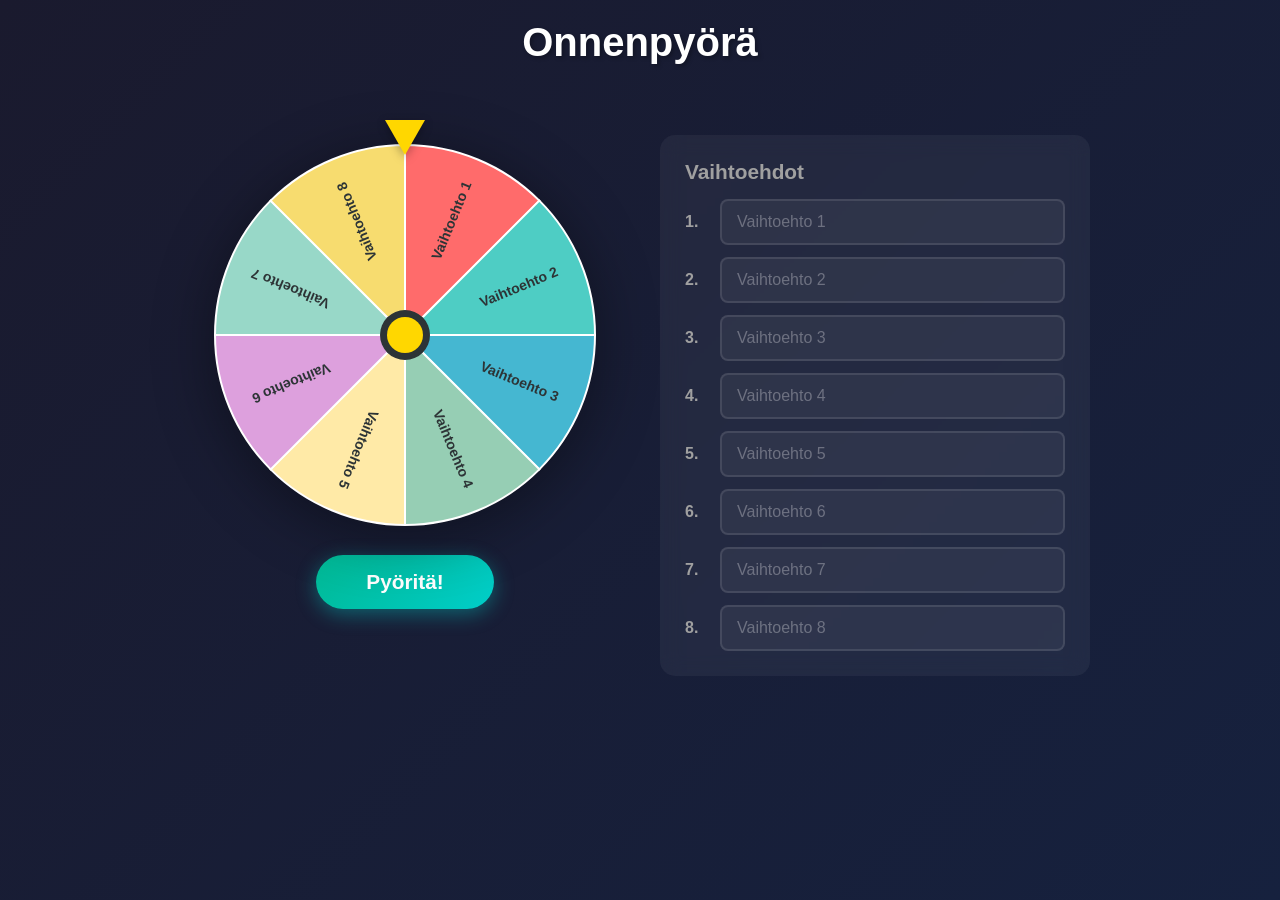
==== index.html @ e58b8746 "Toteuta onnenpyörä-sovellus - index.html: Pääsivu Canvas-elementillä ja 8 tekstikentällä - css/style" ====
<!DOCTYPE html>
<html lang="fi">
<head>
    <meta charset="UTF-8">
    <meta name="viewport" content="width=device-width, initial-scale=1.0">
    <title>Onnenpyörä</title>
    <link rel="stylesheet" href="css/style.css">
</head>
<body>
    <main class="container">
        <h1>Onnenpyörä</h1>

        <div class="wheel-section">
            <div class="wheel-container">
                <div class="pointer"></div>
                <canvas id="wheel" width="400" height="400"></canvas>
            </div>

            <button id="spin-btn" class="spin-button">Pyöritä!</button>

            <div id="result" class="result"></div>
        </div>

        <div class="controls">
            <h2>Vaihtoehdot</h2>
            <div class="inputs">
                <div class="input-group">
                    <label for="sector-1">1.</label>
                    <input type="text" id="sector-1" maxlength="20" placeholder="Vaihtoehto 1">
                </div>
                <div class="input-group">
                    <label for="sector-2">2.</label>
                    <input type="text" id="sector-2" maxlength="20" placeholder="Vaihtoehto 2">
                </div>
                <div class="input-group">
                    <label for="sector-3">3.</label>
                    <input type="text" id="sector-3" maxlength="20" placeholder="Vaihtoehto 3">
                </div>
                <div class="input-group">
                    <label for="sector-4">4.</label>
                    <input type="text" id="sector-4" maxlength="20" placeholder="Vaihtoehto 4">
                </div>
                <div class="input-group">
                    <label for="sector-5">5.</label>
                    <input type="text" id="sector-5" maxlength="20" placeholder="Vaihtoehto 5">
                </div>
                <div class="input-group">
                    <label for="sector-6">6.</label>
                    <input type="text" id="sector-6" maxlength="20" placeholder="Vaihtoehto 6">
                </div>
                <div class="input-group">
                    <label for="sector-7">7.</label>
                    <input type="text" id="sector-7" maxlength="20" placeholder="Vaihtoehto 7">
                </div>
                <div class="input-group">
                    <label for="sector-8">8.</label>
                    <input type="text" id="sector-8" maxlength="20" placeholder="Vaihtoehto 8">
                </div>
            </div>
        </div>
    </main>

    <script src="js/storage.js"></script>
    <script src="js/wheel.js"></script>
    <script src="js/app.js"></script>
</body>
</html>
---- css/style.css ----
/* Reset ja perustyylitys */
* {
    box-sizing: border-box;
    margin: 0;
    padding: 0;
}

body {
    font-family: -apple-system, BlinkMacSystemFont, 'Segoe UI', Roboto, Oxygen, Ubuntu, sans-serif;
    background: linear-gradient(135deg, #1a1a2e 0%, #16213e 100%);
    min-height: 100vh;
    color: #fff;
    padding: 20px;
}

/* Pääcontainer */
.container {
    max-width: 900px;
    margin: 0 auto;
}

h1 {
    text-align: center;
    font-size: 2.5rem;
    margin-bottom: 30px;
    text-shadow: 2px 2px 4px rgba(0, 0, 0, 0.3);
}

h2 {
    font-size: 1.3rem;
    margin-bottom: 15px;
    color: #a0a0a0;
}

/* Layout - pyörä ja kontrollit */
@media (min-width: 768px) {
    .container {
        display: grid;
        grid-template-columns: 1fr 1fr;
        gap: 40px;
        align-items: start;
    }

    h1 {
        grid-column: 1 / -1;
    }
}

/* Pyörän osio */
.wheel-section {
    display: flex;
    flex-direction: column;
    align-items: center;
    gap: 20px;
}

/* Pyörän container ja osoitin */
.wheel-container {
    position: relative;
    width: 400px;
    max-width: 100%;
}

#wheel {
    width: 100%;
    height: auto;
    display: block;
    filter: drop-shadow(0 10px 30px rgba(0, 0, 0, 0.4));
}

.pointer {
    position: absolute;
    top: -15px;
    left: 50%;
    transform: translateX(-50%);
    width: 0;
    height: 0;
    border-left: 20px solid transparent;
    border-right: 20px solid transparent;
    border-top: 35px solid #ffd700;
    filter: drop-shadow(0 3px 5px rgba(0, 0, 0, 0.3));
    z-index: 10;
}

/* Pyöritysnappi */
.spin-button {
    background: linear-gradient(135deg, #00b894 0%, #00cec9 100%);
    color: white;
    border: none;
    padding: 15px 50px;
    font-size: 1.3rem;
    font-weight: bold;
    border-radius: 50px;
    cursor: pointer;
    transition: all 0.3s ease;
    box-shadow: 0 5px 20px rgba(0, 206, 201, 0.4);
}

.spin-button:hover {
    transform: translateY(-2px);
    box-shadow: 0 8px 25px rgba(0, 206, 201, 0.5);
}

.spin-button:active {
    transform: translateY(0);
}

.spin-button:disabled {
    background: linear-gradient(135deg, #636e72 0%, #b2bec3 100%);
    cursor: not-allowed;
    box-shadow: none;
    transform: none;
}

/* Tulosnäyttö */
.result {
    min-height: 60px;
    padding: 15px 30px;
    font-size: 1.4rem;
    font-weight: bold;
    text-align: center;
    border-radius: 10px;
    opacity: 0;
    transform: scale(0.8);
    transition: all 0.3s ease;
}

.result.show {
    opacity: 1;
    transform: scale(1);
    background: linear-gradient(135deg, #fdcb6e 0%, #f39c12 100%);
    color: #2d3436;
    box-shadow: 0 5px 20px rgba(243, 156, 18, 0.4);
}

/* Kontrollit */
.controls {
    background: rgba(255, 255, 255, 0.05);
    padding: 25px;
    border-radius: 15px;
    backdrop-filter: blur(10px);
}

.inputs {
    display: flex;
    flex-direction: column;
    gap: 12px;
}

.input-group {
    display: flex;
    align-items: center;
    gap: 10px;
}

.input-group label {
    min-width: 25px;
    font-weight: bold;
    color: #a0a0a0;
}

.input-group input {
    flex: 1;
    padding: 12px 15px;
    font-size: 1rem;
    border: 2px solid rgba(255, 255, 255, 0.1);
    border-radius: 8px;
    background: rgba(255, 255, 255, 0.05);
    color: #fff;
    transition: all 0.3s ease;
}

.input-group input:focus {
    outline: none;
    border-color: #00cec9;
    background: rgba(255, 255, 255, 0.1);
}

.input-group input::placeholder {
    color: rgba(255, 255, 255, 0.3);
}

/* Responsiivisuus */
@media (max-width: 767px) {
    h1 {
        font-size: 1.8rem;
    }

    .wheel-container {
        width: 300px;
    }

    .controls {
        margin-top: 30px;
    }

    .spin-button {
        padding: 12px 40px;
        font-size: 1.1rem;
    }
}

@media (max-width: 350px) {
    .wheel-container {
        width: 250px;
    }
}
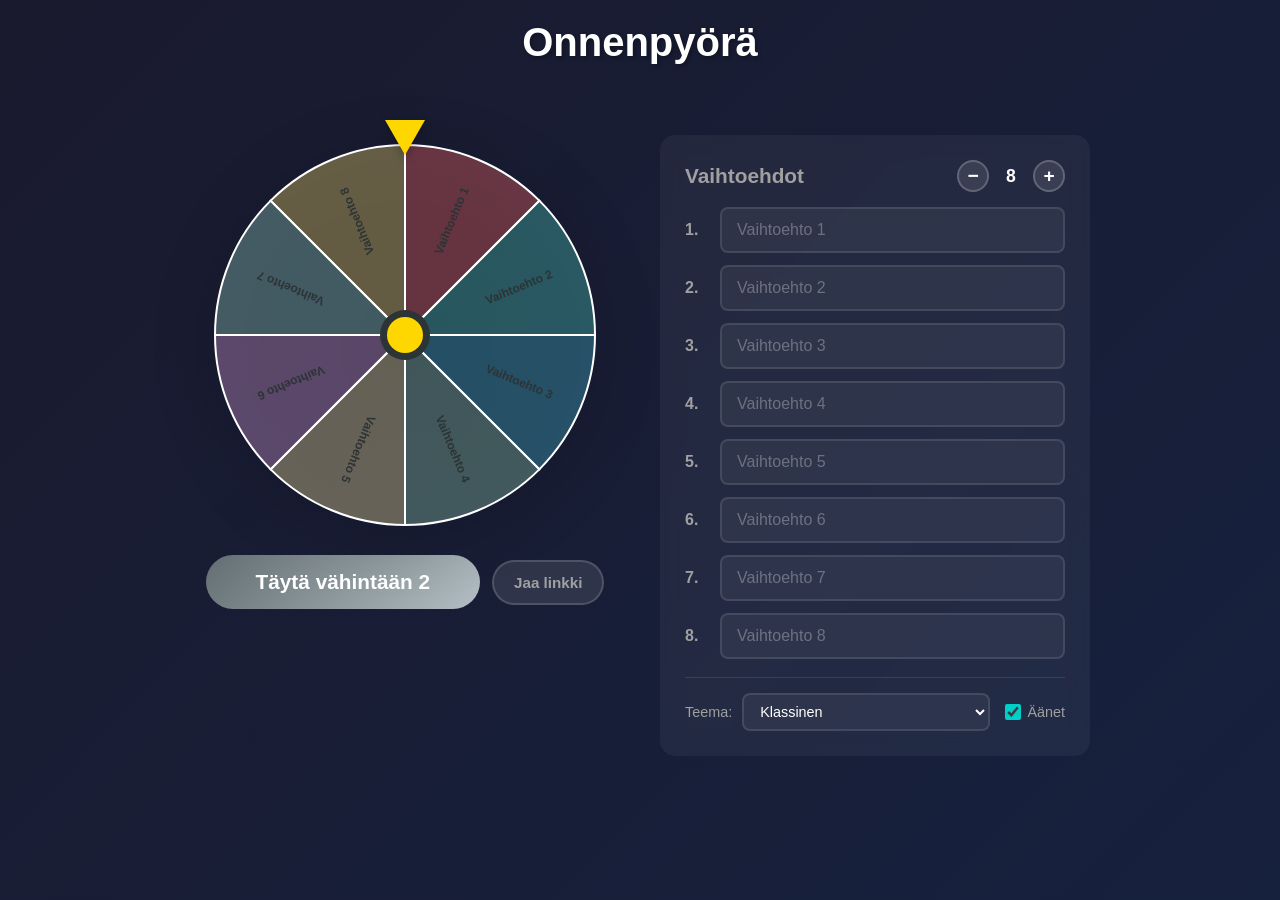
==== commit d9ecf133: "Implement all 14 improvements from the improvement plan Features: - Dynamic sector count (2-12) with" ====
--- a/index.html
+++ b/index.html
@@ -3,6 +3,7 @@
 <head>
     <meta charset="UTF-8">
     <meta name="viewport" content="width=device-width, initial-scale=1.0">
+    <meta http-equiv="Content-Security-Policy" content="default-src 'none'; script-src 'self'; style-src 'self'; img-src 'self'; media-src 'self'">
     <title>Onnenpyörä</title>
     <link rel="stylesheet" href="css/style.css">
 </head>
@@ -13,55 +14,56 @@
         <div class="wheel-section">
             <div class="wheel-container">
                 <div class="pointer"></div>
-                <canvas id="wheel" width="400" height="400"></canvas>
+                <canvas id="wheel" width="400" height="400" role="img" aria-label="Onnenpyörä - pyöritä painamalla pyöritä-nappia"></canvas>
             </div>
 
-            <button id="spin-btn" class="spin-button">Pyöritä!</button>
+            <div class="action-buttons">
+                <button id="spin-btn" class="spin-button" aria-label="Pyöritä onnenpyörää">Pyöritä!</button>
+                <button id="share-btn" class="share-button" aria-label="Kopioi jakamislinkki">Jaa linkki</button>
+            </div>
 
-            <div id="result" class="result"></div>
+            <div id="result" class="result" role="status" aria-live="polite" aria-atomic="true"></div>
+
+            <div class="history-section" id="history-section" style="display: none;">
+                <div class="history-header">
+                    <h3>Historia</h3>
+                    <button id="clear-history" class="clear-history-btn" aria-label="Tyhjennä historia">Tyhjennä</button>
+                </div>
+                <ul id="history-list" class="history-list"></ul>
+            </div>
         </div>
 
         <div class="controls">
-            <h2>Vaihtoehdot</h2>
-            <div class="inputs">
-                <div class="input-group">
-                    <label for="sector-1">1.</label>
-                    <input type="text" id="sector-1" maxlength="20" placeholder="Vaihtoehto 1">
+            <div class="controls-header">
+                <h2>Vaihtoehdot</h2>
+                <div class="sector-controls">
+                    <button id="remove-sector" class="sector-btn" aria-label="Poista vaihtoehto" title="Poista">−</button>
+                    <span id="sector-count" class="sector-count">8</span>
+                    <button id="add-sector" class="sector-btn" aria-label="Lisää vaihtoehto" title="Lisää">+</button>
                 </div>
-                <div class="input-group">
-                    <label for="sector-2">2.</label>
-                    <input type="text" id="sector-2" maxlength="20" placeholder="Vaihtoehto 2">
+            </div>
+            <div class="inputs" id="inputs-container"></div>
+
+            <div class="controls-footer">
+                <div class="theme-selector">
+                    <label for="theme-select">Teema:</label>
+                    <select id="theme-select">
+                    <option value="default">Klassinen</option>
+                    <option value="pastel">Pastelli</option>
+                    <option value="neon">Neon</option>
+                    <option value="ocean">Meri</option>
+                </select>
                 </div>
-                <div class="input-group">
-                    <label for="sector-3">3.</label>
-                    <input type="text" id="sector-3" maxlength="20" placeholder="Vaihtoehto 3">
-                </div>
-                <div class="input-group">
-                    <label for="sector-4">4.</label>
-                    <input type="text" id="sector-4" maxlength="20" placeholder="Vaihtoehto 4">
-                </div>
-                <div class="input-group">
-                    <label for="sector-5">5.</label>
-                    <input type="text" id="sector-5" maxlength="20" placeholder="Vaihtoehto 5">
-                </div>
-                <div class="input-group">
-                    <label for="sector-6">6.</label>
-                    <input type="text" id="sector-6" maxlength="20" placeholder="Vaihtoehto 6">
-                </div>
-                <div class="input-group">
-                    <label for="sector-7">7.</label>
-                    <input type="text" id="sector-7" maxlength="20" placeholder="Vaihtoehto 7">
-                </div>
-                <div class="input-group">
-                    <label for="sector-8">8.</label>
-                    <input type="text" id="sector-8" maxlength="20" placeholder="Vaihtoehto 8">
-                </div>
+                <label class="sound-toggle">
+                    <input type="checkbox" id="sound-toggle" checked>
+                    <span>Äänet</span>
+                </label>
             </div>
         </div>
     </main>
 
-    <script src="js/storage.js"></script>
-    <script src="js/wheel.js"></script>
-    <script src="js/app.js"></script>
+    <div id="confetti-container" class="confetti-container" aria-hidden="true"></div>
+
+    <script type="module" src="js/app.js"></script>
 </body>
 </html>
--- a/css/style.css
+++ b/css/style.css
@@ -112,6 +112,52 @@
     transform: none;
 }
 
+/* Näppäimistöfokuksen tyylit */
+.spin-button:focus-visible {
+    outline: 3px solid #ffd700;
+    outline-offset: 3px;
+}
+
+.input-group input:focus-visible {
+    outline: 2px solid #ffd700;
+    outline-offset: 1px;
+}
+
+/* Toimintopainikkeet */
+.action-buttons {
+    display: flex;
+    gap: 12px;
+    align-items: center;
+}
+
+.share-button {
+    background: rgba(255, 255, 255, 0.1);
+    color: #a0a0a0;
+    border: 2px solid rgba(255, 255, 255, 0.15);
+    padding: 12px 20px;
+    font-size: 0.95rem;
+    font-weight: bold;
+    border-radius: 50px;
+    cursor: pointer;
+    transition: all 0.3s ease;
+}
+
+.share-button:hover {
+    color: #fff;
+    border-color: #00cec9;
+    background: rgba(0, 206, 201, 0.15);
+}
+
+.share-button.copied {
+    color: #00b894;
+    border-color: #00b894;
+}
+
+.share-button:focus-visible {
+    outline: 3px solid #ffd700;
+    outline-offset: 3px;
+}
+
 /* Tulosnäyttö */
 .result {
     min-height: 60px;
@@ -139,6 +185,62 @@
     padding: 25px;
     border-radius: 15px;
     backdrop-filter: blur(10px);
+}
+
+.controls-header {
+    display: flex;
+    justify-content: space-between;
+    align-items: center;
+    margin-bottom: 15px;
+}
+
+.controls-header h2 {
+    margin-bottom: 0;
+}
+
+.sector-controls {
+    display: flex;
+    align-items: center;
+    gap: 10px;
+}
+
+.sector-count {
+    font-size: 1.1rem;
+    font-weight: bold;
+    min-width: 24px;
+    text-align: center;
+}
+
+.sector-btn {
+    width: 32px;
+    height: 32px;
+    border-radius: 50%;
+    border: 2px solid rgba(255, 255, 255, 0.2);
+    background: rgba(255, 255, 255, 0.1);
+    color: #fff;
+    font-size: 1.2rem;
+    font-weight: bold;
+    cursor: pointer;
+    transition: all 0.2s ease;
+    display: flex;
+    align-items: center;
+    justify-content: center;
+    line-height: 1;
+}
+
+.sector-btn:hover:not(:disabled) {
+    background: rgba(0, 206, 201, 0.3);
+    border-color: #00cec9;
+}
+
+.sector-btn:disabled {
+    opacity: 0.3;
+    cursor: not-allowed;
+}
+
+.sector-btn:focus-visible {
+    outline: 2px solid #ffd700;
+    outline-offset: 2px;
 }
 
 .inputs {
@@ -180,6 +282,148 @@
     color: rgba(255, 255, 255, 0.3);
 }
 
+/* Teemavalitsin */
+.theme-selector {
+    display: flex;
+    align-items: center;
+    gap: 10px;
+    flex: 1;
+}
+
+.theme-selector label {
+    color: #a0a0a0;
+    font-size: 0.9rem;
+}
+
+.theme-selector select {
+    flex: 1;
+    padding: 8px 12px;
+    border-radius: 8px;
+    border: 2px solid rgba(255, 255, 255, 0.1);
+    background: rgba(255, 255, 255, 0.05);
+    color: #fff;
+    font-size: 0.9rem;
+    cursor: pointer;
+    transition: border-color 0.2s ease;
+}
+
+.theme-selector select:focus {
+    outline: none;
+    border-color: #00cec9;
+}
+
+.theme-selector select option {
+    background: #1a1a2e;
+    color: #fff;
+}
+
+/* Historia */
+.history-section {
+    width: 100%;
+    margin-top: 10px;
+}
+
+.history-header {
+    display: flex;
+    justify-content: space-between;
+    align-items: center;
+    margin-bottom: 8px;
+}
+
+.history-header h3 {
+    font-size: 1rem;
+    color: #a0a0a0;
+}
+
+.clear-history-btn {
+    background: none;
+    border: 1px solid rgba(255, 255, 255, 0.2);
+    color: #a0a0a0;
+    padding: 4px 12px;
+    border-radius: 4px;
+    font-size: 0.8rem;
+    cursor: pointer;
+    transition: all 0.2s ease;
+}
+
+.clear-history-btn:hover {
+    color: #ff6b6b;
+    border-color: #ff6b6b;
+}
+
+.history-list {
+    list-style: none;
+    display: flex;
+    flex-wrap: wrap;
+    gap: 6px;
+}
+
+.history-list li {
+    background: rgba(255, 255, 255, 0.08);
+    padding: 4px 12px;
+    border-radius: 20px;
+    font-size: 0.85rem;
+    color: #ddd;
+}
+
+/* Äänitoggle */
+.controls-footer {
+    display: flex;
+    align-items: center;
+    gap: 15px;
+    margin-top: 18px;
+    padding-top: 15px;
+    border-top: 1px solid rgba(255, 255, 255, 0.1);
+}
+
+.sound-toggle {
+    display: flex;
+    align-items: center;
+    gap: 6px;
+    color: #a0a0a0;
+    font-size: 0.9rem;
+    cursor: pointer;
+    white-space: nowrap;
+}
+
+.sound-toggle input[type="checkbox"] {
+    accent-color: #00cec9;
+    width: 16px;
+    height: 16px;
+}
+
+/* Konfetti */
+.confetti-container {
+    position: fixed;
+    top: 0;
+    left: 0;
+    width: 100%;
+    height: 100%;
+    pointer-events: none;
+    z-index: 1000;
+    overflow: hidden;
+}
+
+.confetti-piece {
+    position: absolute;
+    top: -10px;
+    width: 10px;
+    height: 10px;
+    border-radius: 2px;
+    animation: confetti-fall 2s ease-out forwards;
+}
+
+@keyframes confetti-fall {
+    0% {
+        transform: translateY(0) rotate(0deg);
+        opacity: 1;
+    }
+    100% {
+        transform: translateY(100vh) rotate(720deg);
+        opacity: 0;
+    }
+}
+
 /* Responsiivisuus */
 @media (max-width: 767px) {
     h1 {
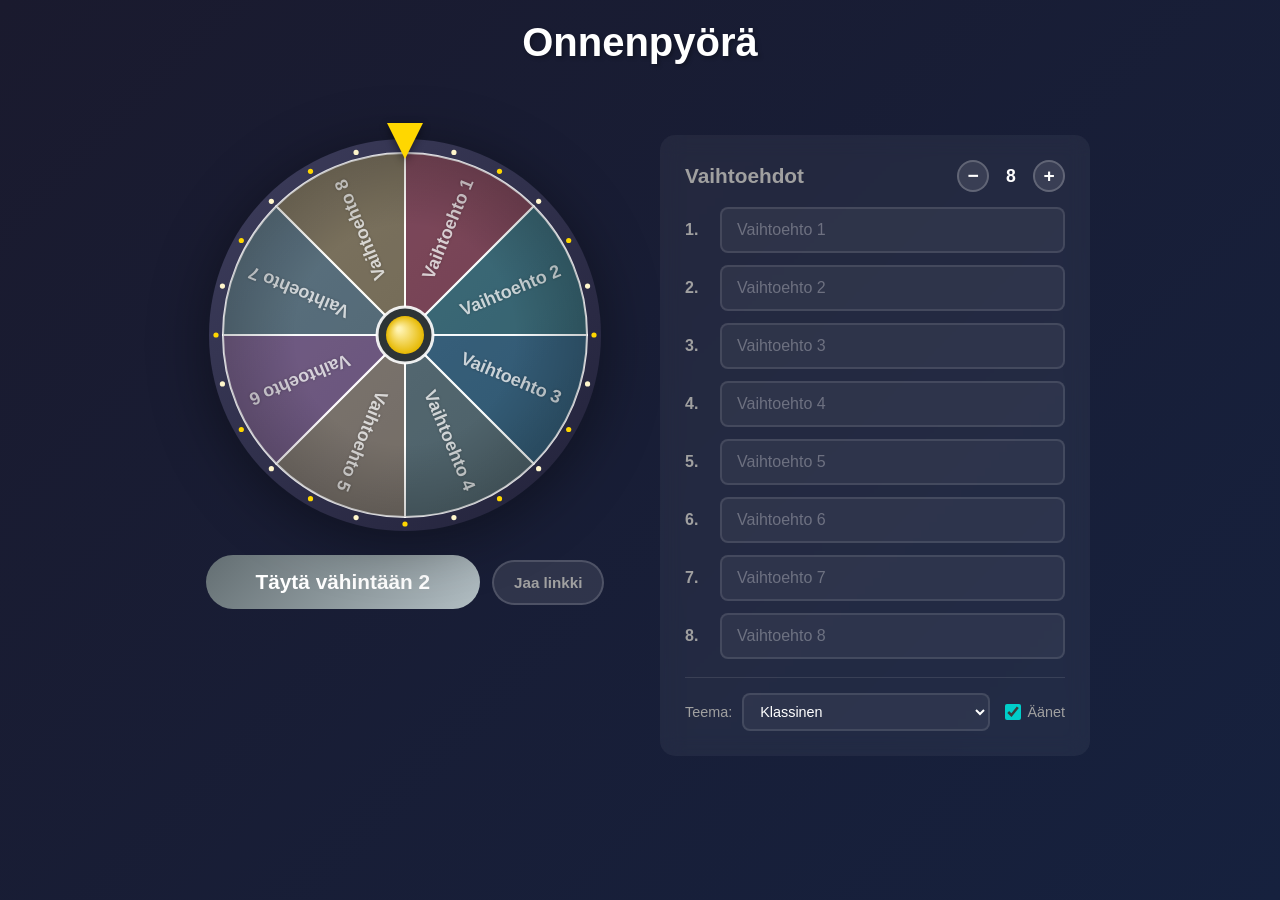
==== commit 2b1e1560: "Paranna onnenpyörän toimivuutta ja ulkoasua Toiminta: - Tyhjät sektorit jätetään pois pyörästä ja ar" ====
--- a/index.html
+++ b/index.html
@@ -3,7 +3,7 @@
 <head>
     <meta charset="UTF-8">
     <meta name="viewport" content="width=device-width, initial-scale=1.0">
-    <meta http-equiv="Content-Security-Policy" content="default-src 'none'; script-src 'self'; style-src 'self'; img-src 'self'; media-src 'self'">
+    <meta http-equiv="Content-Security-Policy" content="default-src 'self'; script-src 'self'; style-src 'self'">
     <title>Onnenpyörä</title>
     <link rel="stylesheet" href="css/style.css">
 </head>
@@ -14,7 +14,7 @@
         <div class="wheel-section">
             <div class="wheel-container">
                 <div class="pointer"></div>
-                <canvas id="wheel" width="400" height="400" role="img" aria-label="Onnenpyörä - pyöritä painamalla pyöritä-nappia"></canvas>
+                <canvas id="wheel" width="400" height="400" role="img" aria-label="Onnenpyörä - pyöritä klikkaamalla pyörää tai pyöritä-nappia"></canvas>
             </div>
 
             <div class="action-buttons">
@@ -24,7 +24,7 @@
 
             <div id="result" class="result" role="status" aria-live="polite" aria-atomic="true"></div>
 
-            <div class="history-section" id="history-section" style="display: none;">
+            <div class="history-section" id="history-section" hidden>
                 <div class="history-header">
                     <h3>Historia</h3>
                     <button id="clear-history" class="clear-history-btn" aria-label="Tyhjennä historia">Tyhjennä</button>
@@ -48,11 +48,11 @@
                 <div class="theme-selector">
                     <label for="theme-select">Teema:</label>
                     <select id="theme-select">
-                    <option value="default">Klassinen</option>
-                    <option value="pastel">Pastelli</option>
-                    <option value="neon">Neon</option>
-                    <option value="ocean">Meri</option>
-                </select>
+                        <option value="default">Klassinen</option>
+                        <option value="pastel">Pastelli</option>
+                        <option value="neon">Neon</option>
+                        <option value="ocean">Meri</option>
+                    </select>
                 </div>
                 <label class="sound-toggle">
                     <input type="checkbox" id="sound-toggle" checked>
@@ -64,6 +64,8 @@
 
     <div id="confetti-container" class="confetti-container" aria-hidden="true"></div>
 
-    <script type="module" src="js/app.js"></script>
+    <script src="js/storage.js"></script>
+    <script src="js/wheel.js"></script>
+    <script src="js/app.js"></script>
 </body>
 </html>
--- a/css/style.css
+++ b/css/style.css
@@ -5,12 +5,18 @@
     padding: 0;
 }
 
+/* Tausta html-elementissä, jotta liukuväri kattaa koko sivun myös vieritettäessä */
+html {
+    background: linear-gradient(135deg, #1a1a2e 0%, #16213e 100%) #16213e;
+    min-height: 100%;
+}
+
 body {
     font-family: -apple-system, BlinkMacSystemFont, 'Segoe UI', Roboto, Oxygen, Ubuntu, sans-serif;
-    background: linear-gradient(135deg, #1a1a2e 0%, #16213e 100%);
+    background: transparent;
     min-height: 100vh;
     color: #fff;
-    padding: 20px;
+    padding: 20px 16px;
 }
 
 /* Pääcontainer */
@@ -36,7 +42,7 @@
 @media (min-width: 768px) {
     .container {
         display: grid;
-        grid-template-columns: 1fr 1fr;
+        grid-template-columns: minmax(0, 1fr) minmax(0, 1fr);
         gap: 40px;
         align-items: start;
     }
@@ -57,29 +63,45 @@
 /* Pyörän container ja osoitin */
 .wheel-container {
     position: relative;
-    width: 400px;
-    max-width: 100%;
+    width: min(400px, 100%);
+    aspect-ratio: 1;
 }
 
 #wheel {
     width: 100%;
-    height: auto;
+    height: 100%;
     display: block;
+    cursor: pointer;
     filter: drop-shadow(0 10px 30px rgba(0, 0, 0, 0.4));
+}
+
+#wheel.spinning {
+    cursor: progress;
 }
 
 .pointer {
     position: absolute;
-    top: -15px;
-    left: 50%;
-    transform: translateX(-50%);
+    top: -12px;
+    left: calc(50% - 18px);
     width: 0;
     height: 0;
-    border-left: 20px solid transparent;
-    border-right: 20px solid transparent;
-    border-top: 35px solid #ffd700;
-    filter: drop-shadow(0 3px 5px rgba(0, 0, 0, 0.3));
+    border-left: 18px solid transparent;
+    border-right: 18px solid transparent;
+    border-top: 36px solid #ffd700;
+    filter: drop-shadow(0 3px 4px rgba(0, 0, 0, 0.45));
+    transform-origin: 50% 0;
     z-index: 10;
+}
+
+/* Osoitin nytkähtää aina kun se ylittää sektorirajan */
+.pointer.tick {
+    animation: pointer-tick 0.12s ease-out;
+}
+
+@keyframes pointer-tick {
+    0% { transform: rotate(0deg); }
+    40% { transform: rotate(-14deg); }
+    100% { transform: rotate(0deg); }
 }
 
 /* Pyöritysnappi */
@@ -92,16 +114,17 @@
     font-weight: bold;
     border-radius: 50px;
     cursor: pointer;
+    white-space: nowrap;
     transition: all 0.3s ease;
     box-shadow: 0 5px 20px rgba(0, 206, 201, 0.4);
 }
 
-.spin-button:hover {
+.spin-button:hover:not(:disabled) {
     transform: translateY(-2px);
     box-shadow: 0 8px 25px rgba(0, 206, 201, 0.5);
 }
 
-.spin-button:active {
+.spin-button:active:not(:disabled) {
     transform: translateY(0);
 }
 
@@ -118,14 +141,19 @@
     outline-offset: 3px;
 }
 
-.input-group input:focus-visible {
+.input-group input:focus-visible,
+.theme-selector select:focus-visible,
+.sound-toggle input[type="checkbox"]:focus-visible,
+.clear-history-btn:focus-visible {
     outline: 2px solid #ffd700;
-    outline-offset: 1px;
+    outline-offset: 2px;
 }
 
 /* Toimintopainikkeet */
 .action-buttons {
     display: flex;
+    flex-wrap: wrap;
+    justify-content: center;
     gap: 12px;
     align-items: center;
 }
@@ -160,8 +188,10 @@
 
 /* Tulosnäyttö */
 .result {
+    max-width: min(400px, 100%);
     min-height: 60px;
     padding: 15px 30px;
+    overflow-wrap: anywhere;
     font-size: 1.4rem;
     font-weight: bold;
     text-align: center;
@@ -169,6 +199,10 @@
     opacity: 0;
     transform: scale(0.8);
     transition: all 0.3s ease;
+}
+
+.result:empty {
+    display: none;
 }
 
 .result.show {
@@ -263,6 +297,7 @@
 
 .input-group input {
     flex: 1;
+    min-width: 0;
     padding: 12px 15px;
     font-size: 1rem;
     border: 2px solid rgba(255, 255, 255, 0.1);
@@ -278,6 +313,11 @@
     background: rgba(255, 255, 255, 0.1);
 }
 
+.input-group input:read-only {
+    opacity: 0.6;
+    cursor: not-allowed;
+}
+
 .input-group input::placeholder {
     color: rgba(255, 255, 255, 0.3);
 }
@@ -297,6 +337,7 @@
 
 .theme-selector select {
     flex: 1;
+    min-width: 0;
     padding: 8px 12px;
     border-radius: 8px;
     border: 2px solid rgba(255, 255, 255, 0.1);
@@ -319,7 +360,7 @@
 
 /* Historia */
 .history-section {
-    width: 100%;
+    width: min(400px, 100%);
     margin-top: 10px;
 }
 
@@ -369,6 +410,7 @@
 /* Äänitoggle */
 .controls-footer {
     display: flex;
+    flex-wrap: wrap;
     align-items: center;
     gap: 15px;
     margin-top: 18px;
@@ -428,24 +470,37 @@
 @media (max-width: 767px) {
     h1 {
         font-size: 1.8rem;
-    }
-
-    .wheel-container {
-        width: 300px;
+        margin-bottom: 24px;
     }
 
     .controls {
-        margin-top: 30px;
+        margin-top: 28px;
+        padding: 20px 16px;
     }
 
     .spin-button {
         padding: 12px 40px;
         font-size: 1.1rem;
     }
-}
-
-@media (max-width: 350px) {
-    .wheel-container {
-        width: 250px;
-    }
-}
+
+    .result {
+        font-size: 1.15rem;
+        padding: 15px 20px;
+    }
+}
+
+@media (prefers-reduced-motion: reduce) {
+    .confetti-container {
+        display: none;
+    }
+
+    .pointer.tick {
+        animation: none;
+    }
+
+    .spin-button,
+    .share-button,
+    .result {
+        transition: none;
+    }
+}
